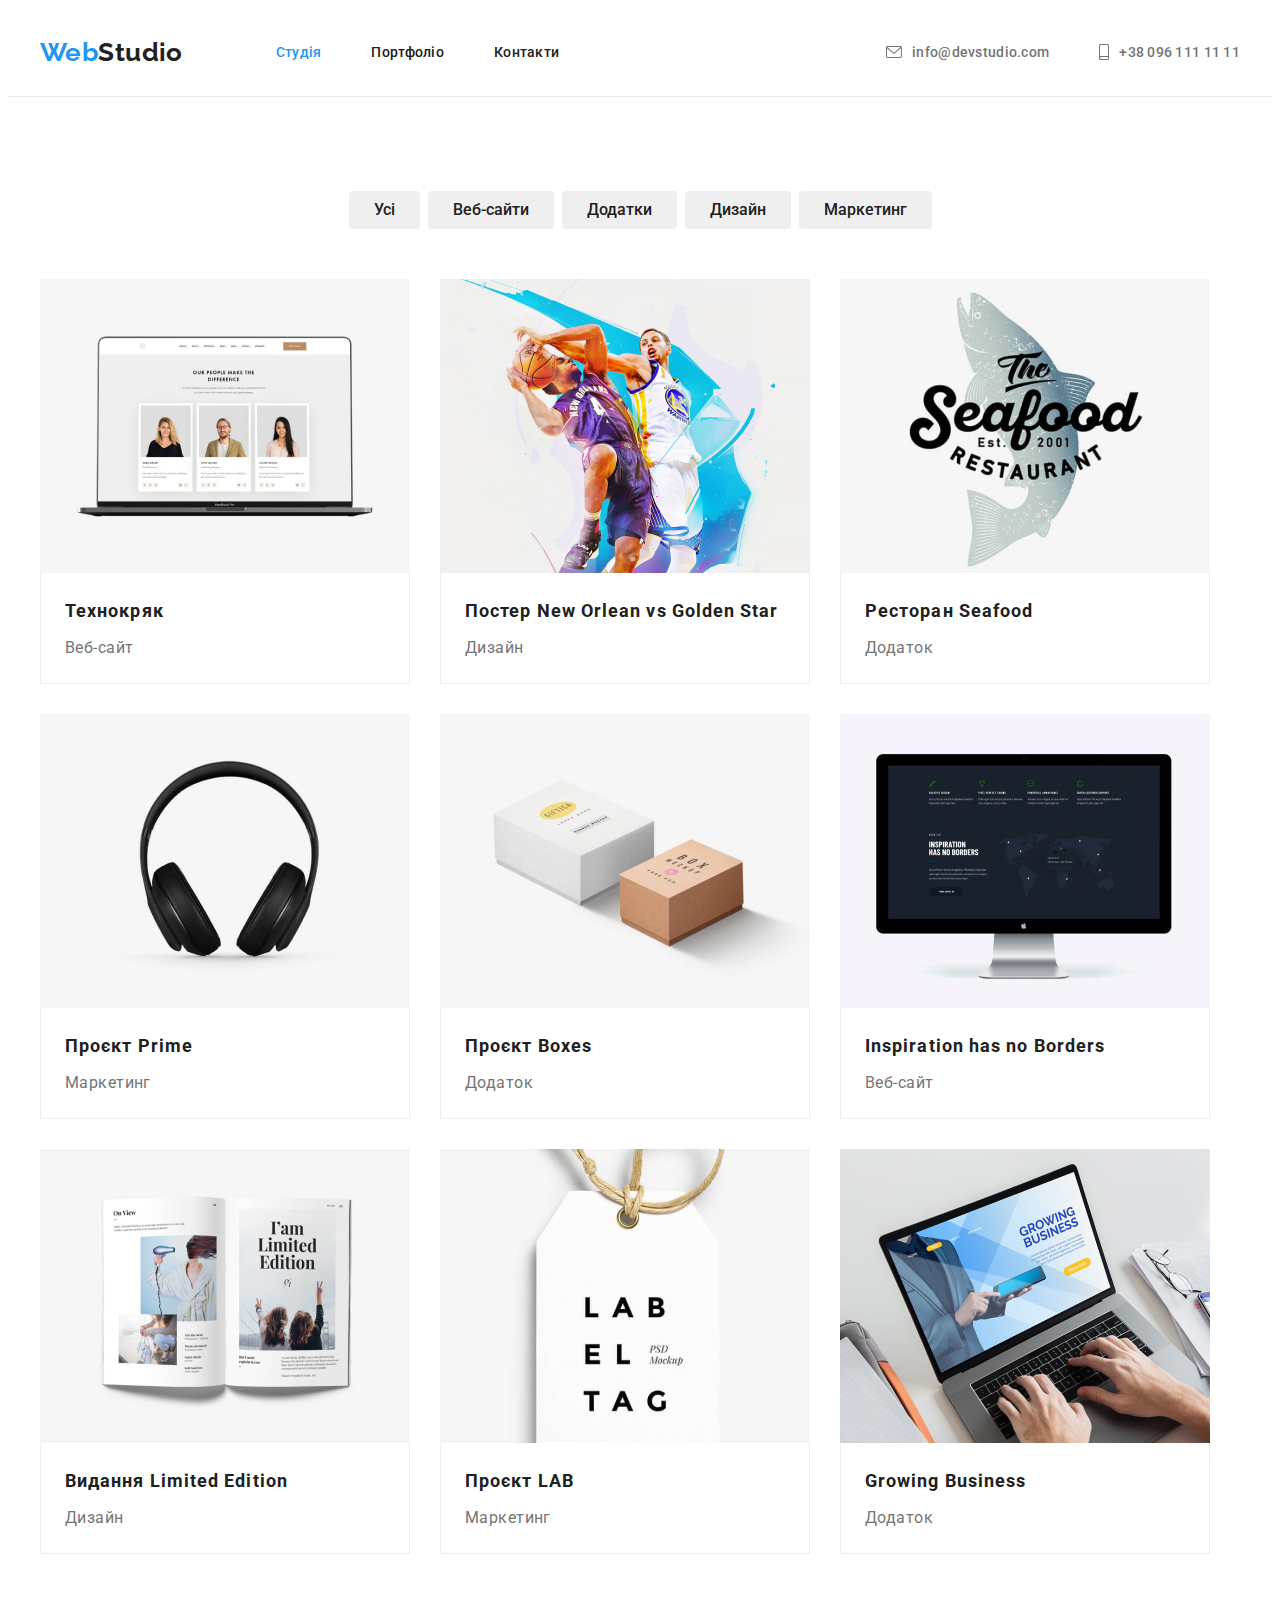
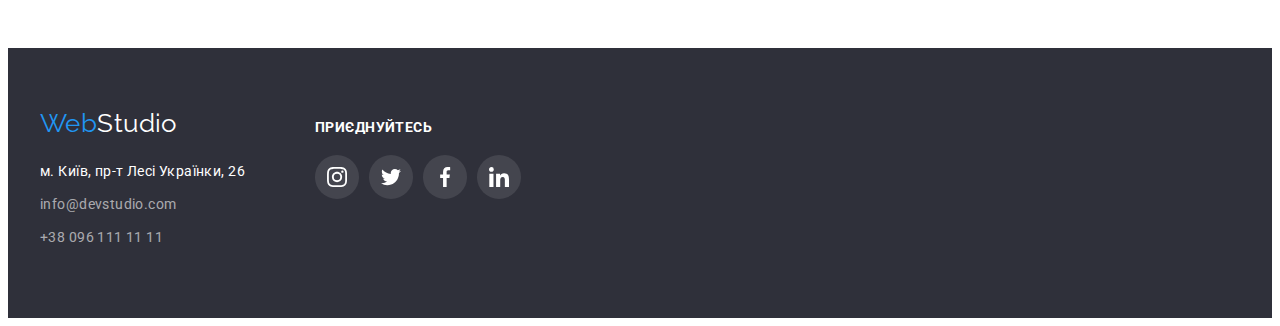
==== portfolio.html @ 350d9428 "Initial commit" ====
<!DOCTYPE html>
<html lang="uk">
  <head>
    <meta charset="UTF-8" />
    <meta http-equiv="X-UA-Compatible" content="IE=edge" />
    <meta name="viewport" content="width=device-width, initial-scale=1.0" />
    <title>WebStudio</title>
    <link rel="preconnect" href="https://fonts.googleapis.com" />
    <link rel="preconnect" href="https://fonts.gstatic.com" crossorigin />
    <link
      href="https://fonts.googleapis.com/css2?family=Montserrat:wght@400;500;600&family=Raleway:wght@700&family=Roboto:wght@400;500;700;900&display=swap"
      rel="stylesheet"
    />
    <!---Modern-normalize---->
    <link
      rel="stylesheet"
      href="https://cdnjs.cloudflare.com/ajax/libs/modern-normalize/1.1.0/modern-normalize.min.css"
      integrity="sha512-wpPYUAdjBVSE4KJnH1VR1HeZfpl1ub8YT/NKx4PuQ5NmX2tKuGu6U/JRp5y+Y8XG2tV+wKQpNHVUX03MfMFn9Q=="
      crossorigin="anonymous"
      referrerpolicy="no-referrer"
    />
    <!----Castom styles---->
    <link rel="stylesheet" href="./css/style.css" />
  </head>
  <body>
    <header class="header">
      <div class="header-container container">
        <nav class="nav-container">
          <a href="./index.html" class="logo link">Web<span class="logo-header">Studio</span></a>
          <ul class="nav-header list">
            <li class="nav-item">
              <a href="./index.html" class="nav-link link alert">Студія</a>
            </li>
            <li class="nav-item"><a href="./portfolio.html" class="nav-link link">Портфоліо</a></li>
            <li class="nav-item"><a href="" class="nav-link link">Контакти</a></li>
          </ul>
        </nav>

        <ul class="nav-header list">
          <li>
            <a href="mailto:info@devstudio.com" class="contact-nav link link"
              ><svg class="header-icon" width="16" height="12">
                <use href="./images/icons.svg#icon-envelope-hover"></use></svg
              >info@devstudio.com</a
            >
          </li>
          <li>
            <a href="tel:+380961111111" class="contact-nav link"
              ><svg class="header-icon" width="10" height="16">
                <use href="./images/icons.svg#icon-smartphone"></use></svg
              >+38 096 111 11 11</a
            >
          </li>
        </ul>
      </div>
    </header>
    <main>
      <section class="section">
        <div class="container">
          <h1 hidden>Портфоліо</h1>
          <ul class="portfolio-list list">
            <li><button type="button" class="portfolio-btn">Усі</button></li>
            <li><button type="button" class="portfolio-btn">Веб-сайти</button></li>
            <li><button type="button" class="portfolio-btn">Додатки</button></li>
            <li><button type="button" class="portfolio-btn">Дизайн</button></li>
            <li><button type="button" class="portfolio-btn">Маркетинг</button></li>
          </ul>

          <ul class="progecr-list list">
            <li>
              <a class="progect-box " href="">
              <img src="./images/hw1.jpg" alt="фото1" />
              <div class="progecr-list-text">
                <h2 class="project-title">Технокряк</h2>
                <p class="project-teax">Веб-сайт</p>
              </div>
              </a>
            </li>
            <li>
              <a class="progect-box" href="">
              <img src="./images/hw2.jpg" alt="фото2" />
              <div class="progecr-list-text">
                <h2 class="project-title">Постер New Orlean vs Golden Star</h2>
                <p class="project-teax">Дизайн</p>
              </div>
              </a>
            </li>
            <li>
              <a class="progect-box" href="">
              <img src="./images/hw3.jpg" alt="фото3" />
              <div class="progecr-list-text">
                <h2 class="project-title">Ресторан Seafood</h2>
                <p class="project-teax">Додаток</p>
              </div>
              </a>
            </li>
            <li>
              <a class="progect-box" href="">
              <img src="./images/hw4.jpg" alt="фото4" />
              <div class="progecr-list-text">
                <h2 class="project-title">Проєкт Prime</h2>
                <p class="project-teax">Маркетинг</p>
              </div>
              </a>
            </li>
            <li>
              <a class="progect-box" href="">
              <img src="./images/hw5.jpg" alt="фото5" />
              <div class="progecr-list-text">
                <h2 class="project-title">Проєкт Boxes</h2>
                <p class="project-teax">Додаток</p>
              </div>
              </a>
            </li>
            <li>
              <a class="progect-box" href="">
              <img src="./images/hw6.jpg" alt="фото6" />
              <div class="progecr-list-text">
                <h2 class="project-title" lang="en">Inspiration has no Borders</h2>
                <p class="project-teax">Веб-сайт</p>
              </div>
              </a>
            </li>
            <li>
              <a class="progect-box" href="">
              <img src="./images/hw7.jpg" alt="фото7" />
              <div class="progecr-list-text">
                <h2 class="project-title">Видання Limited Edition</h2>
                <p class="project-teax">Дизайн</p>
              </div>
              </a>
            </li>
            <li>
              <a class="progect-box" href="">
              <img src="./images/hw8.jpg" alt="фото8" />
              <div class="progecr-list-text">
                <h2 class="project-title">Проєкт LAB</h2>
                <p class="project-teax">Маркетинг</p>
              </div>
              </a>
            </li>
            <li>
              <a class="progect-box" href="">
              <img src="./images/hw9.jpg" alt="фото9" />
              <div class="progecr-list-text">
                <h2 class="project-title" lang="en">Growing Business</h2>
                <p class="project-teax">Додаток</p>
              </div>
              </a>
            </li>
          </ul>
        </div>
      </section>
    </main>

    <footer class="footer">
      <div class="container footer-container">
        <div class="footer-left-container">
        <a class="footer-logo link" href="./index.html"
          >Web<span class="logo-footer">Studio</span></a
        >
        <address>
          <ul class="list list-footer">
            <li class="footre-items">
              <a
                class="contact-gps link"
                href="https://www.google.com/maps/place/%D0%B1%D1%83%D0%BB.+%D0%9B%D0%B5%D1%81%D0%B8+%D0%A3%D0%BA%D1%80%D0%B0%D0%B8%D0%BD%D0%BA%D0%B8,+26,+%D0%9A%D0%B8%D0%B5%D0%B2,+02000/@50.4265807,30.5361971,17z/data=!3m1!4b1!4m5!3m4!1s0x40d4cf0e033ecbe9:0x57a4dffefec77da0!8m2!3d50.4265807!4d30.5383858"
                target="_blank"
                rel="noopener noreferrer"
                >м. Київ, пр-т Лесі Українки, 26</a
              >
            </li>
            <li class="footre-items">
              <a href="mailto:info@devstudio.com" class="contact-link link">info@devstudio.com</a>
            </li>
            <li class="footre-items">
              <a href="tel:+380961111111" class="contact-link link">+38 096 111 11 11</a>
            </li>
          </ul>
          </div>
          <div class="footer-nav">
            <p class="text">ПРИЄДНУЙТЕСЬ</p>
            <ul class="list footer-social">
              <li class="social-box">
                <a
                  class="social-nav link"
                  href=""
                  target="_blank"
                  rel="noopener noreferrer"
                  aria-label="іконка instagram"
                >
                  <svg class="footer-team-icon" width="20" height="20">
                    <use href="./images/icons.svg#icon-instagram-2"></use>
                  </svg>
                </a>
              </li>
              <li class="social-box">
                <a
                  class="social-nav link"
                  href=""
                  target="_blank"
                  rel="noopener noreferrer"
                  aria-label="іконка twitter"
                >
                  <svg class="footer-team-icon" width="20" height="20">
                    <use href="./images/icons.svg#icon-twitter-1"></use>
                  </svg>
                </a>
              </li>
              <li class="social-box">
                <a
                  class="social-nav link"
                  href=""
                  target="_blank"
                  rel="noopener noreferrer"
                  aria-label="іконка facebook"
                >
                  <svg class="footer-team-icon" width="20" height="20">
                    <use href="./images/icons.svg#icon-facebook-1"></use>
                  </svg>
                </a>
              </li>
              <li class="social-box">
                <a
                  class="social-nav link"
                  href=""
                  target="_blank"
                  rel="noopener noreferrer"
                  aria-label="іконка linkedin"
                >
                  <svg class="footer-team-icon" width="20" height="20">
                    <use href="./images/icons.svg#icon-linkedin-1"></use>
                  </svg>
                </a>
              </li>
            </ul>
            </address>
          </div>
      </div>
    </footer>
  </body>
</html>
---- css/style.css ----
:root {
  --link-focus-color: #2196f3;
  --text-paragraf-color: #757575;
  --text-fon-white-color: #ffffff;
  --text-title-color: #212121;

  --indent: 30px;
  --items: 3;
}

body {
  font-family: 'Roboto', sans-serif;
  font-size: 14px;
  background-color: var(--text-fon-white-color);
  color: var(--text-title-color);
  letter-spacing: 0.03em;
}
/* ------------------card set---------------- */
.card-set {
  display: flex;
  flex-wrap: wrap;
  gap: var(--indent);
}
.card-set-indent {
  flex-basis: calc((100% - var(--indent) * (var(--items) - 1)) / var(--items));
}

/* ------------------reset start---------------- */
h1,
h2,
h3,
h4,
h5,
h6,
p,
ul {
  margin: 0;
}
.list {
  list-style: none;
  margin: 0;
  padding: 0;
}

.link {
  text-decoration: none;
  color: currentColor;
}
img {
  display: block;
  max-width: 100%;
  height: auto;
}
.container {
  width: 1200px;
  padding: 0 15px;
  margin: 0 auto;
}
.section {
  padding-top: 94px;
  padding-bottom: 94px;
}

/* ------------------reset end---------------- */

/* ------------------HAEDER---------------- */
.header-container {
  align-items: center;
  display: flex;
  justify-content: space-between;
}
.header {
  border-bottom: 1px solid #ececec;
}

.nav-list {
  display: flex;
  gap: 30px;
}
.nav-header {
  display: flex;
  gap: 50px;
}
.nav-container {
  display: flex;
  align-items: center;
}
.logo {
  margin-right: 93px;
  font-family: 'Raleway';
  font-weight: 700;
  font-size: 26px;
  line-height: calc(16 / 12);
  color: var(--link-focus-color);
}
.alert {
  color: var(--link-focus-color);
}
.logo-header {
  color: var(--text-title-color);
}
.nav-item {
  font-weight: 500;
  line-height: 1.33;
  letter-spacing: 0.02em;
  color: var(--text-title-color);
}
.nav-link {
  display: block;
  padding-top: 32px;
  padding-bottom: 32px;
  font-weight: 500;
  line-height: 1.33;
  letter-spacing: 0.02em;
  color: var(--text-title-color);
}
.nav-link:hover,
.nav-link:focus {
  color: var(--link-focus-color);
}
.contact-nav {
  display: flex;
  align-items: center;
  font-weight: 500;
  line-height: calc(24 / 14);
  letter-spacing: 0.02em;
  text-decoration: none;
  color: var(--text-paragraf-color);
  padding-top: 32px;
  padding-bottom: 32px;
}

.contact-nav:hover,
.contact-nav:focus {
  color: var(--link-focus-color);
}
.alert {
  color: var(--link-focus-color);
}
.header-icon {
  margin-right: 10px;
  fill: currentColor;
}
/* ------------------HAEDER---------------- */

/* ------------------hero---------------- */
.hero {
  padding-top: 200px;
  padding-bottom: 200px;
  background-image: linear-gradient(to right, rgba(47, 48, 58, 0.4), rgba(47, 48, 58, 0.4)),
    url(../images/Img\ 10.jpg);
  background-position: center;
  background-repeat: no-repeat;
  background-color: rgba(47, 48, 58, 0.4);
  max-width: 1600px;
  margin: 0 auto;
}
.hero-h {
  margin: 0 auto;
  text-align: center;
  width: 696px;
  margin-bottom: 30px;
  font-weight: 900;
  font-size: 44px;
  line-height: calc(60 / 44);
  text-align: center;
  letter-spacing: 0.06em;
  text-transform: uppercase;
  color: var(--text-fon-white-color);
}
.header-btn {
  display: block;
  margin: 0 auto;
  align-items: center;
  padding: 5px 31px;
  font-family: inherit;
  font-weight: 700;
  font-size: 16px;
  line-height: calc(30 / 12);
  letter-spacing: 0.06em;
  color: var(--text-fon-white-color);
  cursor: pointer;
  background-color: var(--link-focus-color);
  box-shadow: 0px 4px 4px rgba(0, 0, 0, 0.15);
  border-radius: 4px;
  border: none;
  cursor: pointer;
}

/* ------------------hero---------------- */

/* ------------------featore ---------------- */

.featore {
  padding-bottom: 0px;
}
.featore-list {
  display: flex;
  gap: 30px;
}
.featore-title {
  margin-bottom: 10px;
  width: 270px;
  line-height: calc(16 / 14);
  text-transform: uppercase;
  font-size: 14px;
  color: var(--text-title-color);
}
.featore-text {
  width: 270px;
  line-height: calc(24 / 14);
  color: var(--text-paragraf-color);
}
.featore-icon {
}
.featore-svg-container {
  display: flex;
  justify-content: center;
  align-items: center;
  height: 120px;
  margin-bottom: 30px;
  background: #f5f4fa;
  border-radius: 4px;
}

/* ------------------featore ---------------- */

/* -----------------section-title ---------------- */

.nav-list {
  gap: 30px;
}
.section-title {
  margin-bottom: 50px;
  font-size: 36px;
  line-height: calc(42 / 36);
  text-align: center;
  color: var(--text-title-color);
}
/* ------------------section-title---------------- */

/* ------------------team ---------------- */
.team-list-text {
  padding-top: 30px;
  padding-bottom: 30px;
}
.team-title {
  margin-bottom: 10px;
  justify-content: center;
  font-weight: 500;
  font-size: 16px;
  line-height: calc(19 / 16);
  text-align: center;
  color: var(--text-title-color);
}
.team-text {
  justify-content: center;
  font-size: 16px;
  line-height: calc(19 / 16);
  text-align: center;
  color: var(--text-paragraf-color);
}
.team-nav {
  background: #ffffff;

  box-shadow: 0px 1px 3px rgba(0, 0, 0, 0.12), 0px 1px 1px rgba(0, 0, 0, 0.14),
    0px 2px 1px rgba(0, 0, 0, 0.2);
  border-radius: 0px 0px 4px 4px;
}
.team {
  background: #f5f4fa;
}
.social {
  display: flex;
  justify-content: center;
  align-items: center;
  gap: 10px;
  margin-top: 16px;
}
.social-link {
  display: flex;
  align-items: center;
  justify-content: center;
  width: 44px;
  height: 44px;
  border-radius: 50%;
  color: #afb1b8;
  background-color: var(--text-fon-white-color);
  outline: none;
}
.team-icon {
  fill: currentColor;
}
.social-link:hover,
.social-link:focus {
  color: #ffffff;
  background-color: #2196f3;
}
/* ------------------team ---------------- */
/* -----------------constant ---------------- */
.constant {
  padding: 94px 0;
}
.constant-title {
  margin-bottom: 50px;
  font-size: 36px;
  line-height: calc(42 / 36);
  text-align: center;
  color: var(--text-title-color);
}
.constant-list {
  display: flex;
  gap: 30px;
}
.constant-link {
  display: flex;
  justify-content: center;
  align-items: center;
  width: 100%;
  height: 100%;
  width: 170px;
  height: 92px;
  color: #afb1b8;
  border: 1px solid #afb1b8;
  border-radius: 4px;
}
.constant-icon {
  fill: currentColor;
}

.constant-link:hover,
.constant-link:focus {
  border: 1px solid var(--link-focus-color);
  color: var(--link-focus-color);
}
/* -----------------constant ---------------- */

/* ------------------footer---------------- */
.footer {
  padding-top: 60px;
  padding-bottom: 60px;
  background-color: #2f303a;
}

.footer-left-container {
  margin-right: 70px;
}

.footer-logo {
  display: block;
  margin-bottom: 20px;
  font-family: 'Raleway';
  font-size: 26px;
  line-height: calc(31 / 26);
  color: var(--link-focus-color);
}
.logo-footer {
  width: 145px;
  color: var(--text-fon-white-color);
}
.footre-items {
  margin-bottom: 9px;
}

.contact-gps {
  display: block;
  font-style: normal;
  line-height: 24px;
  color: var(--text-fon-white-color);
}
.contact-link {
  display: block;
  font-style: normal;
  line-height: calc(24 / 14);
  text-decoration: none;
  color: rgba(255, 255, 255, 0.6);
}
.contact-link:hover,
.contact-link:focus {
  color: var(--link-focus-color);
}
.text {
  margin-bottom: 20px;
  display: flex;
  font-weight: 700;
  font-size: 14px;
  line-height: calc(16 / 14);
  text-transform: uppercase;
  color: #ffffff;
  font-style: normal;
}
.social-nav {
  display: flex;
  justify-content: center;
  align-items: center;
  width: 100%;
  height: 100%;
  border-radius: 50%;
  color: var(--text-fon-white-color);
  background: rgba(255, 255, 255, 0.1);
}
.social-box {
  width: 44px;
  height: 44px;
}
.footer-team-icon {
  fill: currentColor;
}
.footer-social {
  display: flex;
  justify-content: center;
  align-items: center;
  gap: 10px;
}
.footer-container {
  display: flex;
  align-items: baseline;
}
.social-nav:hover,
.social-nav:focus {
  color: #ffffff;
  background-color: #2196f3;
}

/* ------------------footer---------------- */

/* ------------------portfolio-hero---------------- */

.portfolio-btn {
  min-width: 23px;
  min-height: 38px;

  display: inline-block;
  padding: 6px 25px;
  font-family: inherit;
  font-weight: 500;
  font-size: 16px;
  line-height: calc(26 / 16);
  text-align: center;
  color: var(--text-title-color);
  border-radius: 4px;
  cursor: pointer;
  border: none;
}
.portfolio-btn:hover,
.portfolio-btn:focus {
  color: var(--text-fon-white-color);
  background: var(--link-focus-color);
  box-shadow: 0px 3px 1px rgba(0, 0, 0, 0.1), 0px 1px 2px rgba(0, 0, 0, 0.08),
    0px 2px 2px rgba(0, 0, 0, 0.12);
}
.portfolio-list {
  display: flex;
  gap: 8px;
  justify-content: center;
  margin-bottom: 50px;
}
.progecr-list {
  display: flex;
  flex-wrap: wrap;
  gap: 30px;
}

/* ------------------progecr---------------- */
.progecr-list-text {
  background: #ffffff;
  border: 1px solid #eeeeee;
  border-top: none;
  padding: 20px 24px;
}
.project-title {
  margin-bottom: 4px;
  font-size: 18px;
  line-height: calc(36 / 18);
  letter-spacing: 0.06em;
  color: var(--text-title-color);
}
.project-teax {
  font-size: 16px;
  line-height: calc(30 / 16);
  color: var(--text-paragraf-color);
}
.progect-box {
  display: block;
  text-decoration: none;
}
.progect-box:hover,
.progect-box:focus {
  box-shadow: 0px 1px 1px rgba(0, 0, 0, 0.12), 0px 4px 4px rgba(0, 0, 0, 0.06),
    1px 4px 6px rgba(0, 0, 0, 0.16);
}
/* ------------------progecr---------------- */
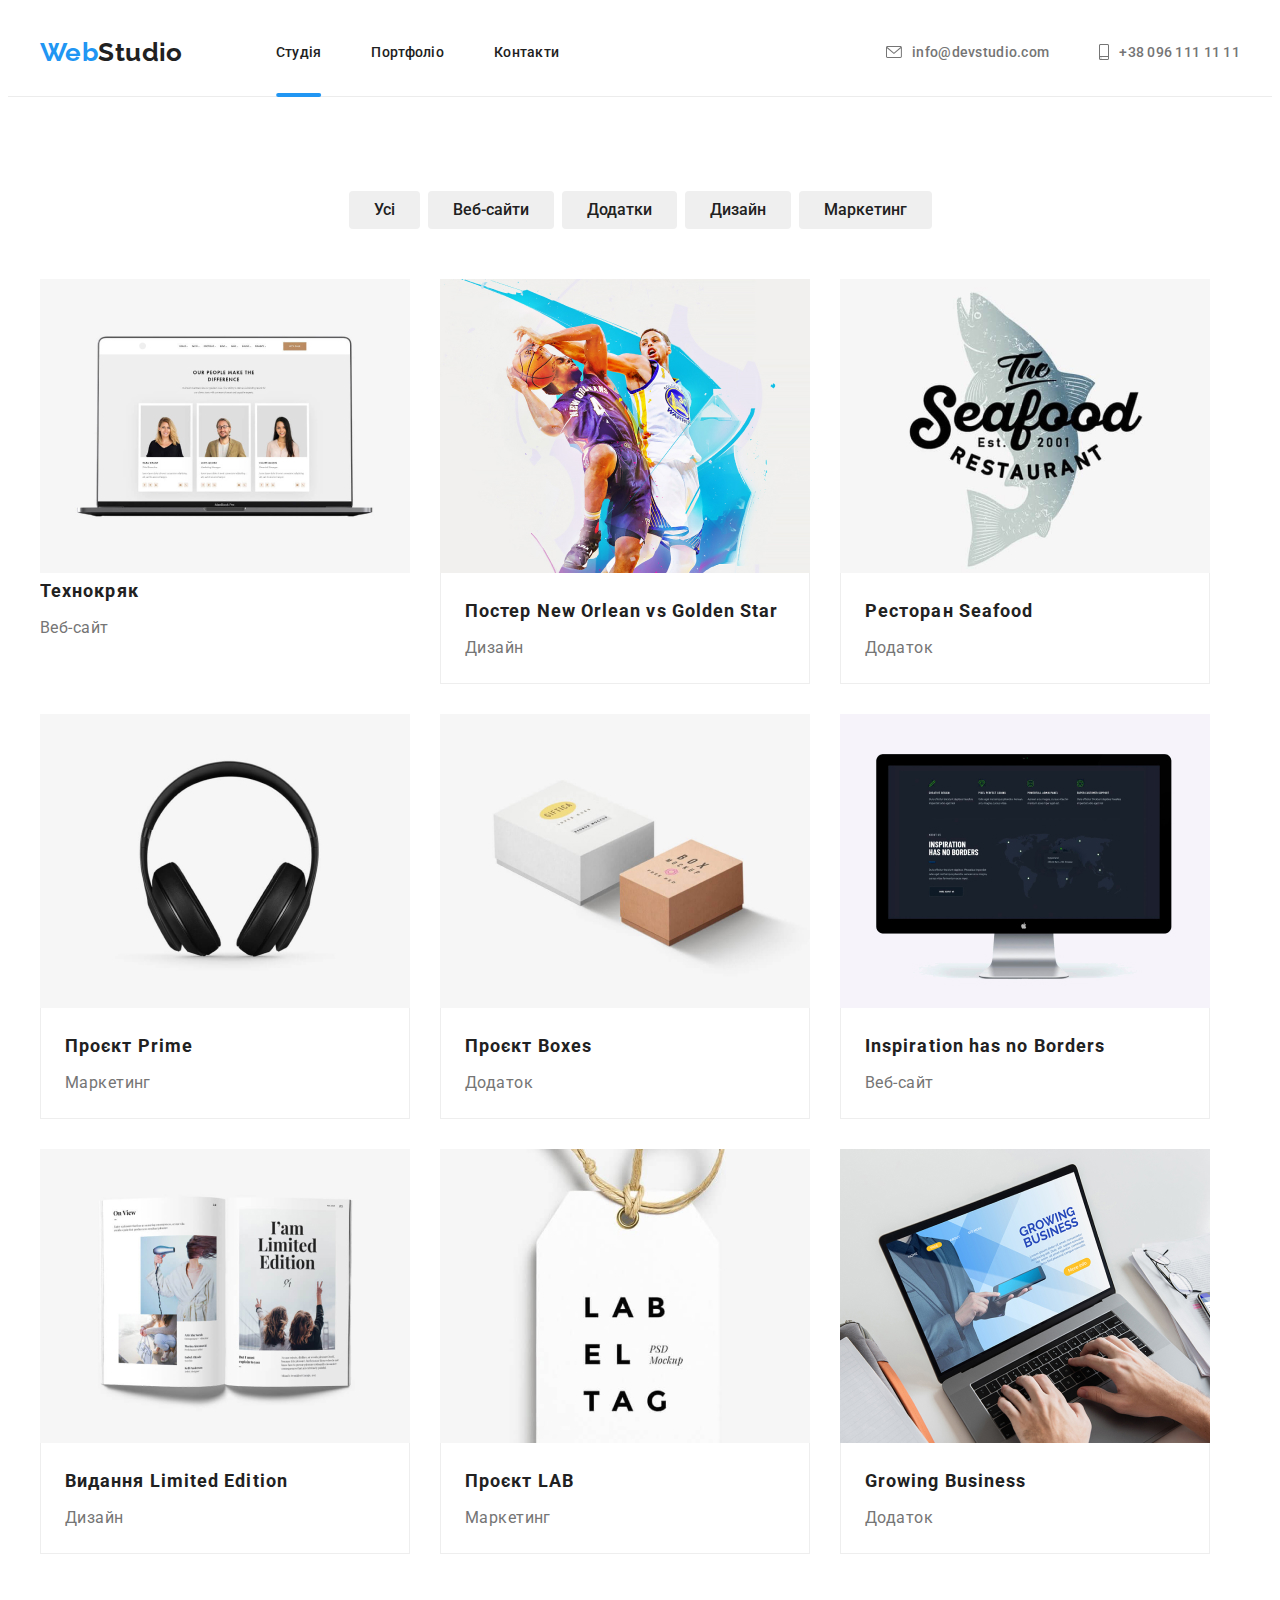
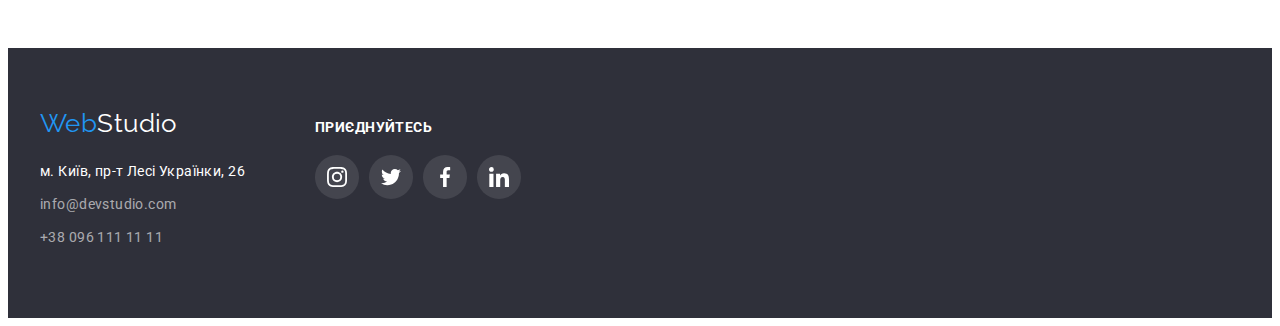
==== commit 0ae4b4a2: "05hw" ====
--- a/portfolio.html
+++ b/portfolio.html
@@ -67,12 +67,17 @@
           </ul>
 
           <ul class="progecr-list list">
-            <li>
+            <li class="progect-item">
               <a class="progect-box " href="">
+                <div class="team-thumb">
               <img src="./images/hw1.jpg" alt="фото1" />
-              <div class="progecr-list-text">
+              <div class="overlay">
+                <p class="overlay-teax">Ресурс пропонує комплексні пропозиції з різним рівнем функціоналу та сервісів. Все це дозволить відвідувачу отримати вичерпні відомості про компанію чи приватну особу.</p>
+              </div>
+              
                 <h2 class="project-title">Технокряк</h2>
                 <p class="project-teax">Веб-сайт</p>
+              
               </div>
               </a>
             </li>
--- a/css/style.css
+++ b/css/style.css
@@ -106,6 +106,7 @@
   color: var(--text-title-color);
 }
 .nav-link {
+  position: relative;
   display: block;
   padding-top: 32px;
   padding-bottom: 32px;
@@ -113,10 +114,36 @@
   line-height: 1.33;
   letter-spacing: 0.02em;
   color: var(--text-title-color);
+  transition-property: color;
+  transition-duration: 250ms;
+  transition-timing-function: cubic-bezier(0.4, 0, 0.2, 1);
+}
+.nav-link::after {
+  content: '';
+  position: absolute;
+  transform: translateX(-50%) scaleX(0.3);
+  left: 50%;
+
+  display: block;
+  width: 100%;
+  height: 4px;
+  border-radius: 2px;
+  bottom: -4px;
+
+  background: var(--link-focus-color);
+  opacity: 0;
+  transition-property: var(--link-focus-color);
+  transition-duration: 250ms;
+  transition-timing-function: cubic-bezier(0.4, 0, 0.2, 1);
 }
 .nav-link:hover,
 .nav-link:focus {
   color: var(--link-focus-color);
+}
+.nav-link:hover:after,
+.nav-link:focus:after {
+  transform: translateX(-50%) scaleX(1);
+  opacity: 1;
 }
 .contact-nav {
   display: flex;
@@ -128,14 +155,30 @@
   color: var(--text-paragraf-color);
   padding-top: 32px;
   padding-bottom: 32px;
+  transition-property: color;
+  transition-duration: 250ms;
+  transition-timing-function: cubic-bezier(0.4, 0, 0.2, 1);
 }
 
 .contact-nav:hover,
 .contact-nav:focus {
   color: var(--link-focus-color);
 }
-.alert {
-  color: var(--link-focus-color);
+.alert::after {
+  color: var(--link-focus-color);
+
+  position: absolute;
+  transform: translateX(-50%);
+  left: 50%;
+
+  display: block;
+  width: 100%;
+  height: 4px;
+  border-radius: 2px;
+  bottom: -4px;
+
+  background: var(--link-focus-color);
+  opacity: 1;
 }
 .header-icon {
   margin-right: 10px;
@@ -211,8 +254,6 @@
   line-height: calc(24 / 14);
   color: var(--text-paragraf-color);
 }
-.featore-icon {
-}
 .featore-svg-container {
   display: flex;
   justify-content: center;
@@ -236,6 +277,27 @@
   line-height: calc(42 / 36);
   text-align: center;
   color: var(--text-title-color);
+}
+.section-gallery {
+  position: relative;
+}
+.overlay-list {
+  position: absolute;
+  width: 100%;
+  height: 70px;
+  bottom: 0;
+
+  background: rgba(47, 48, 58, 0.8);
+}
+.overlay-team {
+  padding-top: 27px;
+  padding-bottom: 27px;
+  font-weight: 700;
+  font-size: 14px;
+  line-height: calc(16 / 14);
+  text-align: center;
+  text-transform: uppercase;
+  color: var(--text-fon-white-color);
 }
 /* ------------------section-title---------------- */
 
@@ -287,14 +349,17 @@
   color: #afb1b8;
   background-color: var(--text-fon-white-color);
   outline: none;
+  transition-property: color, background-color;
+  transition-duration: 250ms;
+  transition-timing-function: cubic-bezier(0.4, 0, 0.2, 1);
 }
 .team-icon {
   fill: currentColor;
 }
 .social-link:hover,
 .social-link:focus {
-  color: #ffffff;
-  background-color: #2196f3;
+  color: var(--text-fon-white-color);
+  background-color: var(--link-focus-color);
 }
 /* ------------------team ---------------- */
 /* -----------------constant ---------------- */
@@ -323,6 +388,9 @@
   color: #afb1b8;
   border: 1px solid #afb1b8;
   border-radius: 4px;
+  transition-property: color, border;
+  transition-duration: 250ms, 250ms;
+  transition-timing-function: cubic-bezier(0.4, 0, 0.2, 1);
 }
 .constant-icon {
   fill: currentColor;
@@ -374,6 +442,9 @@
   line-height: calc(24 / 14);
   text-decoration: none;
   color: rgba(255, 255, 255, 0.6);
+  transition-property: color;
+  transition-duration: 250ms;
+  transition-timing-function: cubic-bezier(0.4, 0, 0.2, 1);
 }
 .contact-link:hover,
 .contact-link:focus {
@@ -386,7 +457,7 @@
   font-size: 14px;
   line-height: calc(16 / 14);
   text-transform: uppercase;
-  color: #ffffff;
+  color: var(--text-fon-white-color);
   font-style: normal;
 }
 .social-nav {
@@ -396,8 +467,12 @@
   width: 100%;
   height: 100%;
   border-radius: 50%;
+  outline: none;
   color: var(--text-fon-white-color);
   background: rgba(255, 255, 255, 0.1);
+  transition-property: background-color;
+  transition-duration: 250ms;
+  transition-timing-function: cubic-bezier(0.4, 0, 0.2, 1);
 }
 .social-box {
   width: 44px;
@@ -418,11 +493,68 @@
 }
 .social-nav:hover,
 .social-nav:focus {
-  color: #ffffff;
+  color: var(--text-fon-white-color);
   background-color: #2196f3;
 }
 
 /* ------------------footer---------------- */
+
+/* ------------------Modal-windov---------------- */
+.backdrop {
+  position: fixed;
+  width: 100%;
+  height: 100%;
+  left: 0;
+  top: 0;
+  background-color: rgba(0, 0, 0, 0, 0.2);
+  backdrop-filter: blur(2px);
+  transition-property: opacity, visibility;
+  transition-duration: 250ms;
+  transition-timing-function: cubic-bezier(0.4, 0, 0.2, 1);
+}
+.backdrop.is-hidden {
+  opacity: 0;
+  visibility: hidden;
+  pointer-events: none;
+}
+.modal {
+  position: absolute;
+  top: 50%;
+  left: 50%;
+  transform: translateX(-50%) translateY(-50%);
+
+  width: 528px;
+  min-height: 581px;
+  background: var(--text-fon-white-color);
+  box-shadow: 0px 1px 3px rgba(0, 0, 0, 0.12), 0px 1px 1px rgba(0, 0, 0, 0.14),
+    0px 2px 1px rgba(0, 0, 0, 0.2);
+  border-radius: 4px;
+}
+.backdrop.is-hidden .modal {
+  opacity: 0;
+  transform: translateX(-50%) translateY(-70%);
+}
+.modal-btn {
+  position: absolute;
+  top: 8px;
+  right: 8px;
+
+  padding: 0;
+  display: inline-flex;
+  align-items: center;
+  justify-content: center;
+  width: 30px;
+  height: 30px;
+  border-radius: 50%;
+  background: var(--text-fon-white-color);
+  border: 1px solid rgba(0, 0, 0, 0.1);
+  cursor: pointer;
+}
+.icon-modal {
+  fill: currentColor;
+}
+
+/* ------------------Modal-windov---------------- */
 
 /* ------------------portfolio-hero---------------- */
 
@@ -441,11 +573,14 @@
   border-radius: 4px;
   cursor: pointer;
   border: none;
+  transition-property: color, background-color, box-shadow;
+  transition-duration: 250ms;
+  transition-timing-function: cubic-bezier(0.4, 0, 0.2, 1);
 }
 .portfolio-btn:hover,
 .portfolio-btn:focus {
   color: var(--text-fon-white-color);
-  background: var(--link-focus-color);
+  background-color: var(--link-focus-color);
   box-shadow: 0px 3px 1px rgba(0, 0, 0, 0.1), 0px 1px 2px rgba(0, 0, 0, 0.08),
     0px 2px 2px rgba(0, 0, 0, 0.12);
 }
@@ -463,10 +598,45 @@
 
 /* ------------------progecr---------------- */
 .progecr-list-text {
-  background: #ffffff;
+  background: var(--text-fon-white-color);
   border: 1px solid #eeeeee;
   border-top: none;
   padding: 20px 24px;
+}
+.team-thumb {
+  position: relative;
+  overflow: hidden;
+}
+.overlay {
+  position: absolute;
+  top: 0;
+  left: 0;
+  transform: translateY(100%);
+  opacity: 0;
+
+  width: 370px;
+  height: 294px;
+  padding-top: 63px;
+  padding-bottom: 63px;
+  padding-left: 24px;
+  padding-right: 24px;
+  display: flex;
+  align-items: center;
+
+  font-size: 18px;
+  line-height: calc(28 / 18);
+  letter-spacing: 0.03em;
+  color: var(--text-fon-white-color);
+  background-color: rgba(33, 150, 243, 0.9);
+
+  transition-property: transform, opacity;
+  transition-duration: 250ms;
+  transition-timing-function: cubic-bezier(0.4, 0, 0.2, 1);
+  user-select: none;
+}
+.progect-box:hover .overlay {
+  transform: translateY(0);
+  opacity: 1;
 }
 .project-title {
   margin-bottom: 4px;
@@ -483,6 +653,9 @@
 .progect-box {
   display: block;
   text-decoration: none;
+  transition-property: box-shadow;
+  transition-duration: 250ms;
+  transition-timing-function: cubic-bezier(0.4, 0, 0.2, 1);
 }
 .progect-box:hover,
 .progect-box:focus {
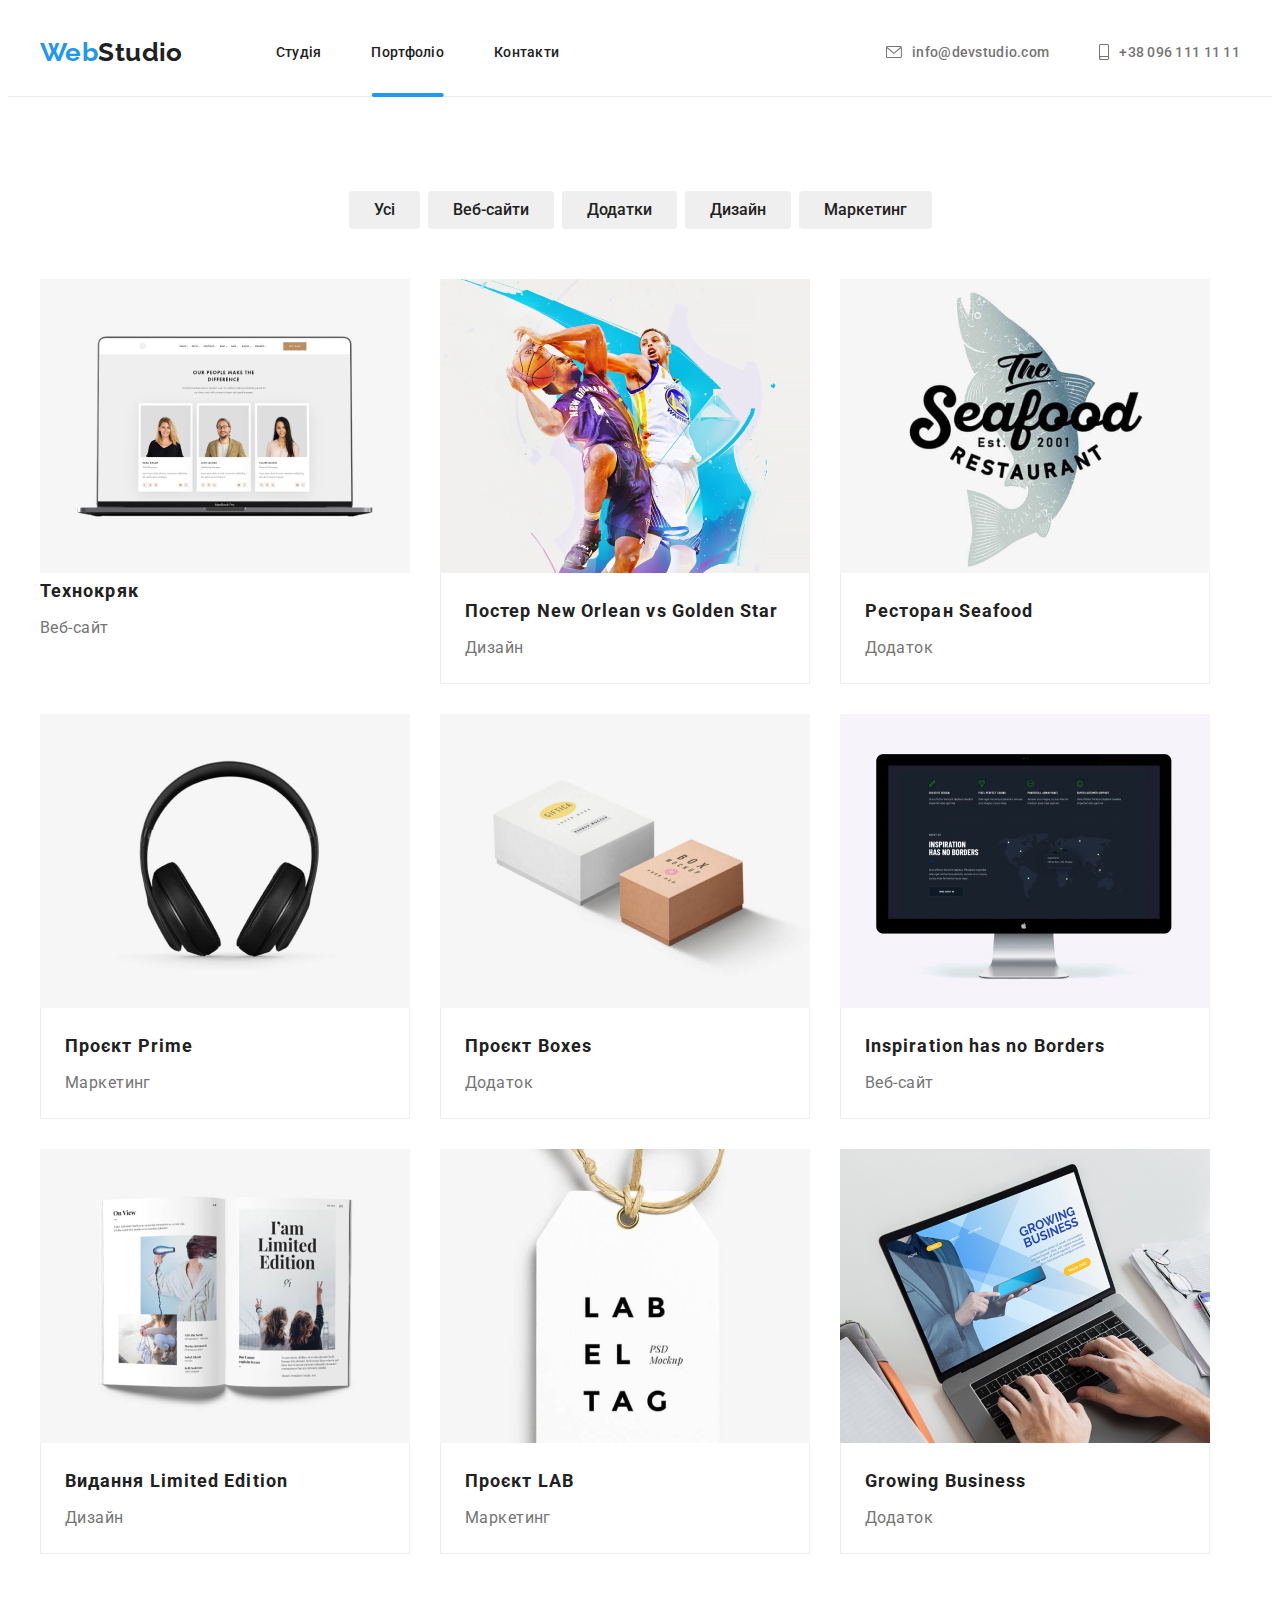
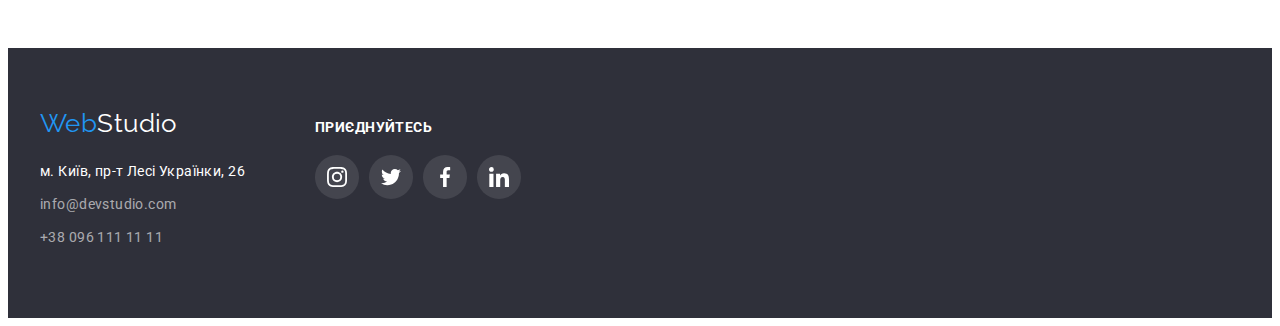
==== commit 0644016d: "hw05" ====
--- a/portfolio.html
+++ b/portfolio.html
@@ -29,9 +29,9 @@
           <a href="./index.html" class="logo link">Web<span class="logo-header">Studio</span></a>
           <ul class="nav-header list">
             <li class="nav-item">
-              <a href="./index.html" class="nav-link link alert">Студія</a>
-            </li>
-            <li class="nav-item"><a href="./portfolio.html" class="nav-link link">Портфоліо</a></li>
+              <a href="./index.html" class="nav-link link ">Студія</a>
+            </li>
+            <li class="nav-item"><a href="./portfolio.html" class="nav-link link alert">Портфоліо</a></li>
             <li class="nav-item"><a href="" class="nav-link link">Контакти</a></li>
           </ul>
         </nav>
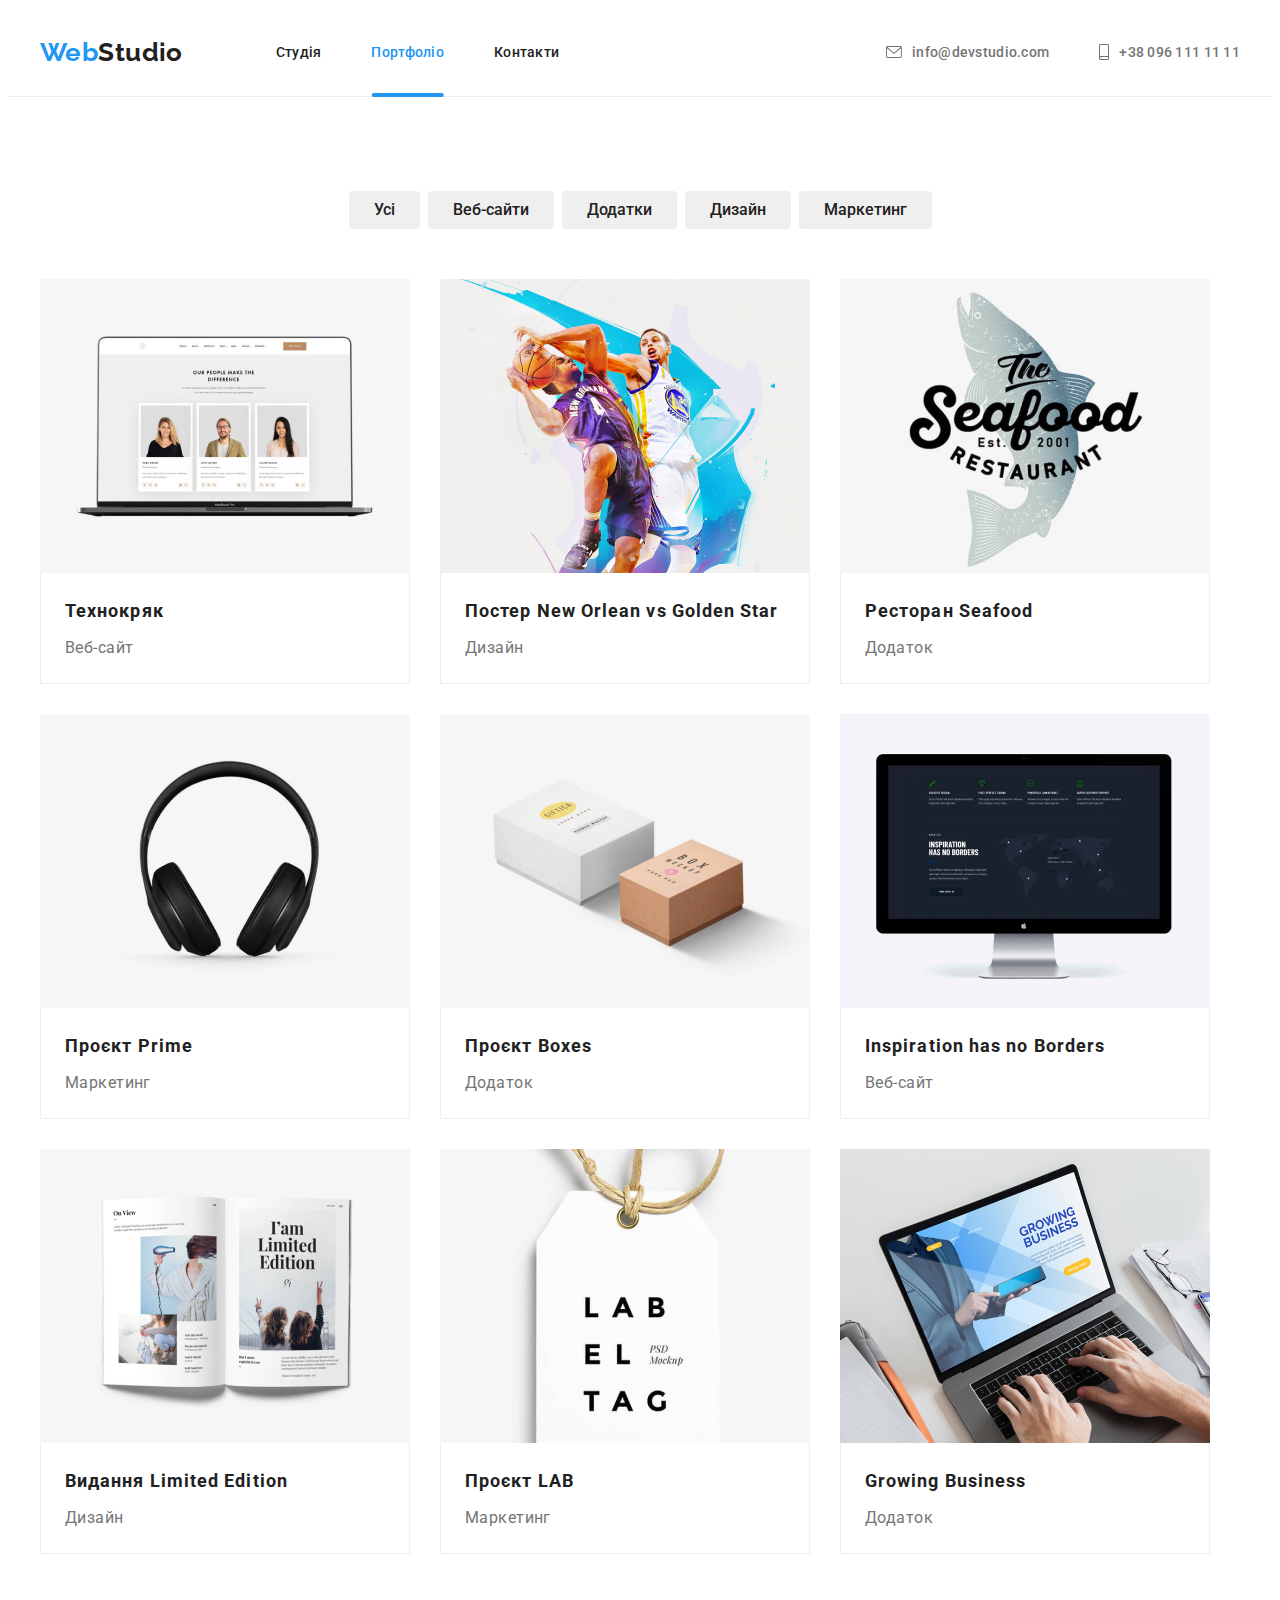
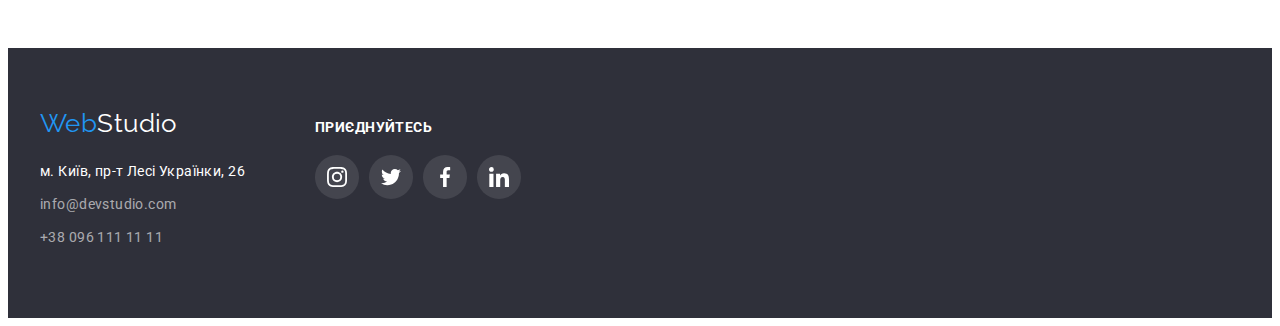
==== commit 2aec8365: "05hw" ====
--- a/portfolio.html
+++ b/portfolio.html
@@ -74,11 +74,11 @@
               <div class="overlay">
                 <p class="overlay-teax">Ресурс пропонує комплексні пропозиції з різним рівнем функціоналу та сервісів. Все це дозволить відвідувачу отримати вичерпні відомості про компанію чи приватну особу.</p>
               </div>
-              
+              </div>
+              <div class="progecr-list-text">
                 <h2 class="project-title">Технокряк</h2>
                 <p class="project-teax">Веб-сайт</p>
-              
-              </div>
+                </div>
               </a>
             </li>
             <li>
--- a/css/style.css
+++ b/css/style.css
@@ -93,9 +93,7 @@
   line-height: calc(16 / 12);
   color: var(--link-focus-color);
 }
-.alert {
-  color: var(--link-focus-color);
-}
+
 .logo-header {
   color: var(--text-title-color);
 }
@@ -117,6 +115,9 @@
   transition-property: color;
   transition-duration: 250ms;
   transition-timing-function: cubic-bezier(0.4, 0, 0.2, 1);
+}
+.alert {
+  color: var(--link-focus-color);
 }
 .nav-link::after {
   content: '';
